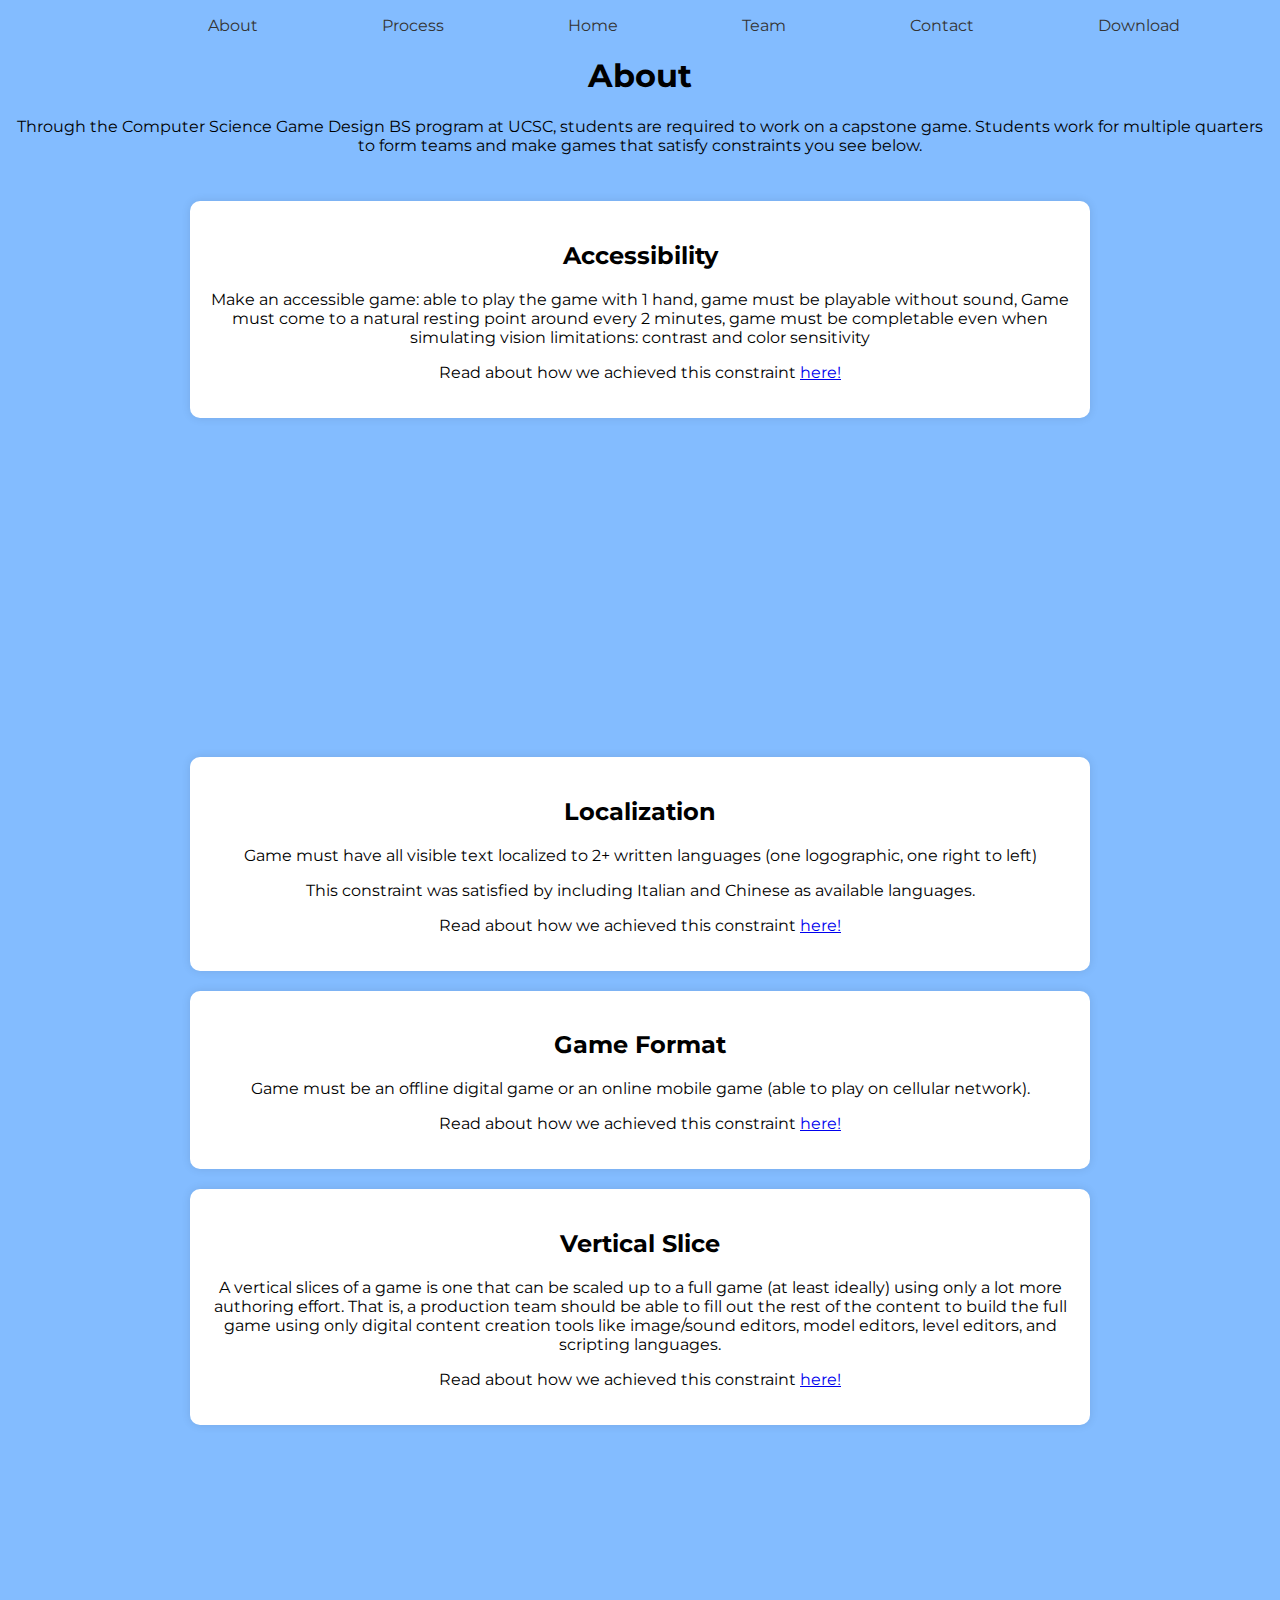
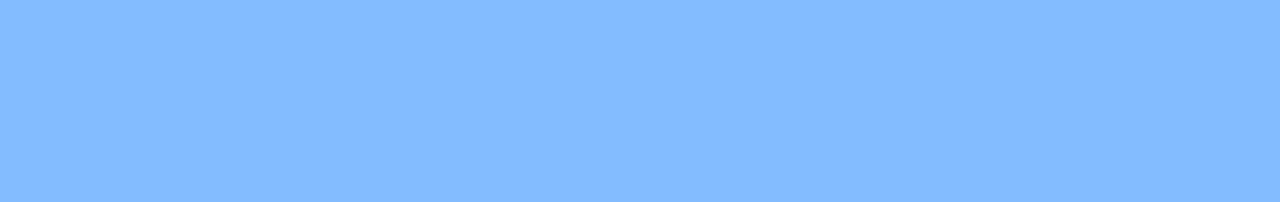
==== about.html @ 26117deb "second video" ====
<!DOCTYPE html>
<html lang="en">
<head>
    <meta charset="UTF-8">
    <meta name="viewport" content="width=device-width, initial-scale=1.0">
    <link rel="icon" type="image/png" href="images/icon.png" sizes="96x96">
    <title>About</title>
    <link rel="stylesheet" type="text/css" href="style.css">
</head>
<body>
    <header>
        <nav>
          <ul>
              <div class="links">
              <!-- Navbar links -->
            <a href="about.html">About</a>
            <a href="process.html">Process</a>
            <a href="index.html">Home</a>
            <a href="team.html">Team</a>
            <a href="contact.html">Contact</a>
            <a href="download.html">Download</a>
              </div>
              </ul>
        </nav>
      </header>
      <h1>About</h1>
      <p>Through the Computer Science Game Design BS program at UCSC, students are required to work on a capstone game. Students work for multiple quarters to form teams and make games that satisfy constraints you see below.</p>
      <div class="container">

  <div class="constraints">
    <h2>Accessibility</h2>
    <p>Make an accessible game: able to play the game with 1 hand, game must be playable without sound, Game must come to a natural resting point around every 2 minutes, game must be completable even when simulating vision limitations: contrast and color sensitivity</p>
    <p>Read about how we achieved this constraint <a href=" https://docs.google.com/document/d/1yjb3Y5WEtGgZLsUVbOConb94OTHam4ZBxNHdPmWJyOE/edit?usp=sharing" target="_blank">here!</a></p>
   
</div>



<iframe width="560" height="315" src="https://www.youtube.com/embed/0AM4CZmkuYw" frameborder="0" allowfullscreen></iframe>

<div class="constraints">
  <h2>Localization</h2>
  <p>Game must have all visible text localized to 2+ written languages (one logographic, one right to left)</p>
  <p> This constraint was satisfied by including Italian and Chinese as available languages.</p>
  <p>Read about how we achieved this constraint  <a href="https://docs.google.com/document/d/1FxBF_hN4BYr57TawGAh_2P88y5Yw5zUEe_b9sNxm6i4/edit?usp=sharing" target="_blank">here!</a></p>
</div>

<!-- <img class="localization" src="assets/italian_menu.png" alt="Italian">
<img class="localization" src="assets/chinese_menu.png" alt="Chinese"> -->



<div class="constraints">
  <h2>Game Format</h2>
  <p>Game must be an offline digital game or an online mobile game (able to play on cellular network).</p>
  <p>Read about how we achieved this constraint  <a href=" https://docs.google.com/document/d/1yjb3Y5WEtGgZLsUVbOConb94OTHam4ZBxNHdPmWJyOE/edit?usp=sharing" target="_blank">here!</a></p>
</div>
<div class="constraints">
  <h2>Vertical Slice</h2>
  <p>A vertical slices of a game is one that can be scaled up to a full game (at least ideally) using only a lot more authoring effort. That is, a production team should be able to fill out the rest of the content to build the full game using only digital content creation tools like image/sound editors, model editors, level editors, and scripting languages.</p>
  <p>Read about how we achieved this constraint <a href=" https://docs.google.com/document/d/1N_1fq8J-CNcEQCOZjtexQHTca0iT_zm-W1P8gyeHrHk/edit?usp=sharing" target="_blank">here!</a></p>
</div>

        </div>

        <iframe width="560" height="315" src="https://www.youtube.com/embed/VL1gtPrf30Q" frameborder="0" allowfullscreen></iframe>
    
</body>
</html>
---- style.css ----
@import url('https://fonts.googleapis.com/css2?family=Montserrat&display=swap');
body {
    font-family: 'Montserrat', Regular;
    background-color: #83BCFF;
    background-image: url("images/background.png");
    background-repeat: repeat;
    text-align: center;
}

.links {
    text-align: left;
    margin-left: 50px;

}
/* Style for each link */
.links a {
    padding: 10px; /* Add padding for space around each link */
    margin-left: 100px; /* Add margin right for space between each link horizontally */
    text-decoration: none; /* Remove underline */
    transition: none; /* Remove transition animation */
    color: #333; /* Set text color */
   
}

 /* Add hover effect */
 .links a:hover {
    text-decoration: none; /* Remove underline */
    background-color: transparent; /* Set background to transparent */
    color: #ae6161; /* Set text color */
}

/* Apply styles to links with the class "game-link" */
.game-link {
  display: inline-block; /* Make the link behave like a block-level element */
  padding: 10px 20px; /* Add padding for spacing */
  background-color: #007bff; /* Set background color */
  color: #fff; /* Set text color */
  text-decoration: none; /* Remove underline */
  border: 2px solid #007bff; /* Add border */
  border-radius: 5px; /* Add rounded corners */
  transition: background-color 0.3s, color 0.3s, border-color 0.3s; /* Add transition for smoother hover effect */
  position: relative;
  top: 60px; 
  
}

 /* Add hover effect */
 .game-link:hover {
  background-color: #0056b3; /* Change background color on hover */
  border-color: #0056b3; /* Change border color on hover */
}
.container {
  max-width: 900px;
  width: 80%;
  margin: 0 auto;
  padding: 30px;
}

.constraints {
  background-color: #fff;
  border-radius: 10px;
  box-shadow: 0 0 10px rgba(0, 0, 0, 0.1);
  padding: 20px;
  margin-bottom: 20px;
}
 


.team-member {
  background-color: #fff;
  border-radius: 10px;
  box-shadow: 0 0 10px rgba(0, 0, 0, 0.1);
  padding: 20px;
  margin-bottom: 20px;
}

.localization {
  width: 300px; /* Set the width of the images */
  height: auto; /* Automatically adjust the height to maintain aspect ratio */

}


.row {
    display: flex;
    
  }
  
  .column {
    flex: 33.33%;
    padding: 5px;
  }

.text {
    text-align: center;
    margin-top: 5%;
    margin-left: 5%;
}
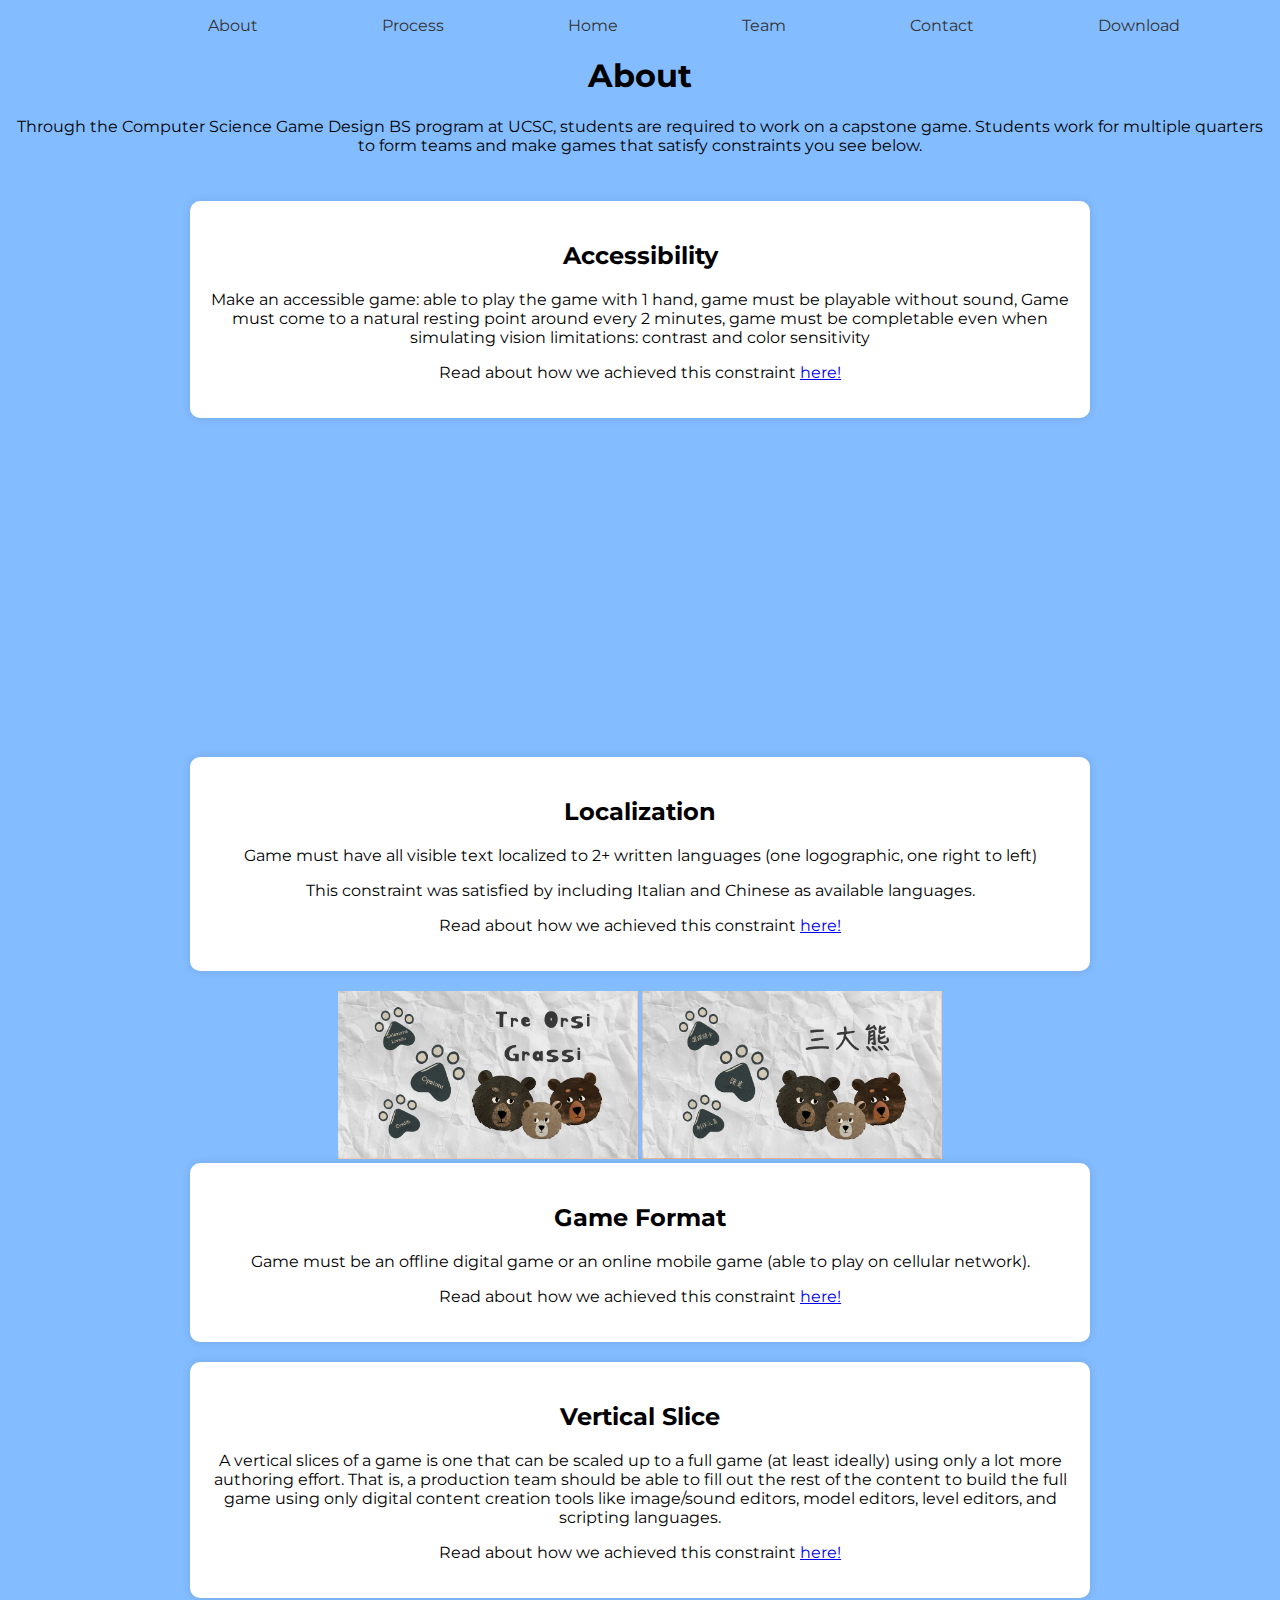
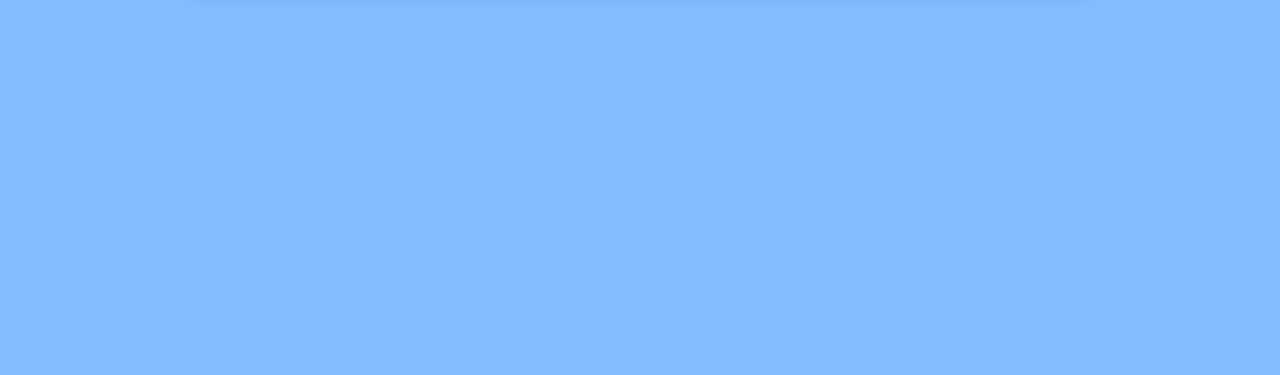
==== commit b864be2c: "adding language pictures" ====
--- a/about.html
+++ b/about.html
@@ -45,8 +45,8 @@
   <p>Read about how we achieved this constraint  <a href="https://docs.google.com/document/d/1FxBF_hN4BYr57TawGAh_2P88y5Yw5zUEe_b9sNxm6i4/edit?usp=sharing" target="_blank">here!</a></p>
 </div>
 
-<!-- <img class="localization" src="assets/italian_menu.png" alt="Italian">
-<img class="localization" src="assets/chinese_menu.png" alt="Chinese"> -->
+<img class="localization" src="assets/italian_menu.png" alt="Italian">
+<img class="localization" src="assets/chinese_menu.png" alt="Chinese">
 
 
 
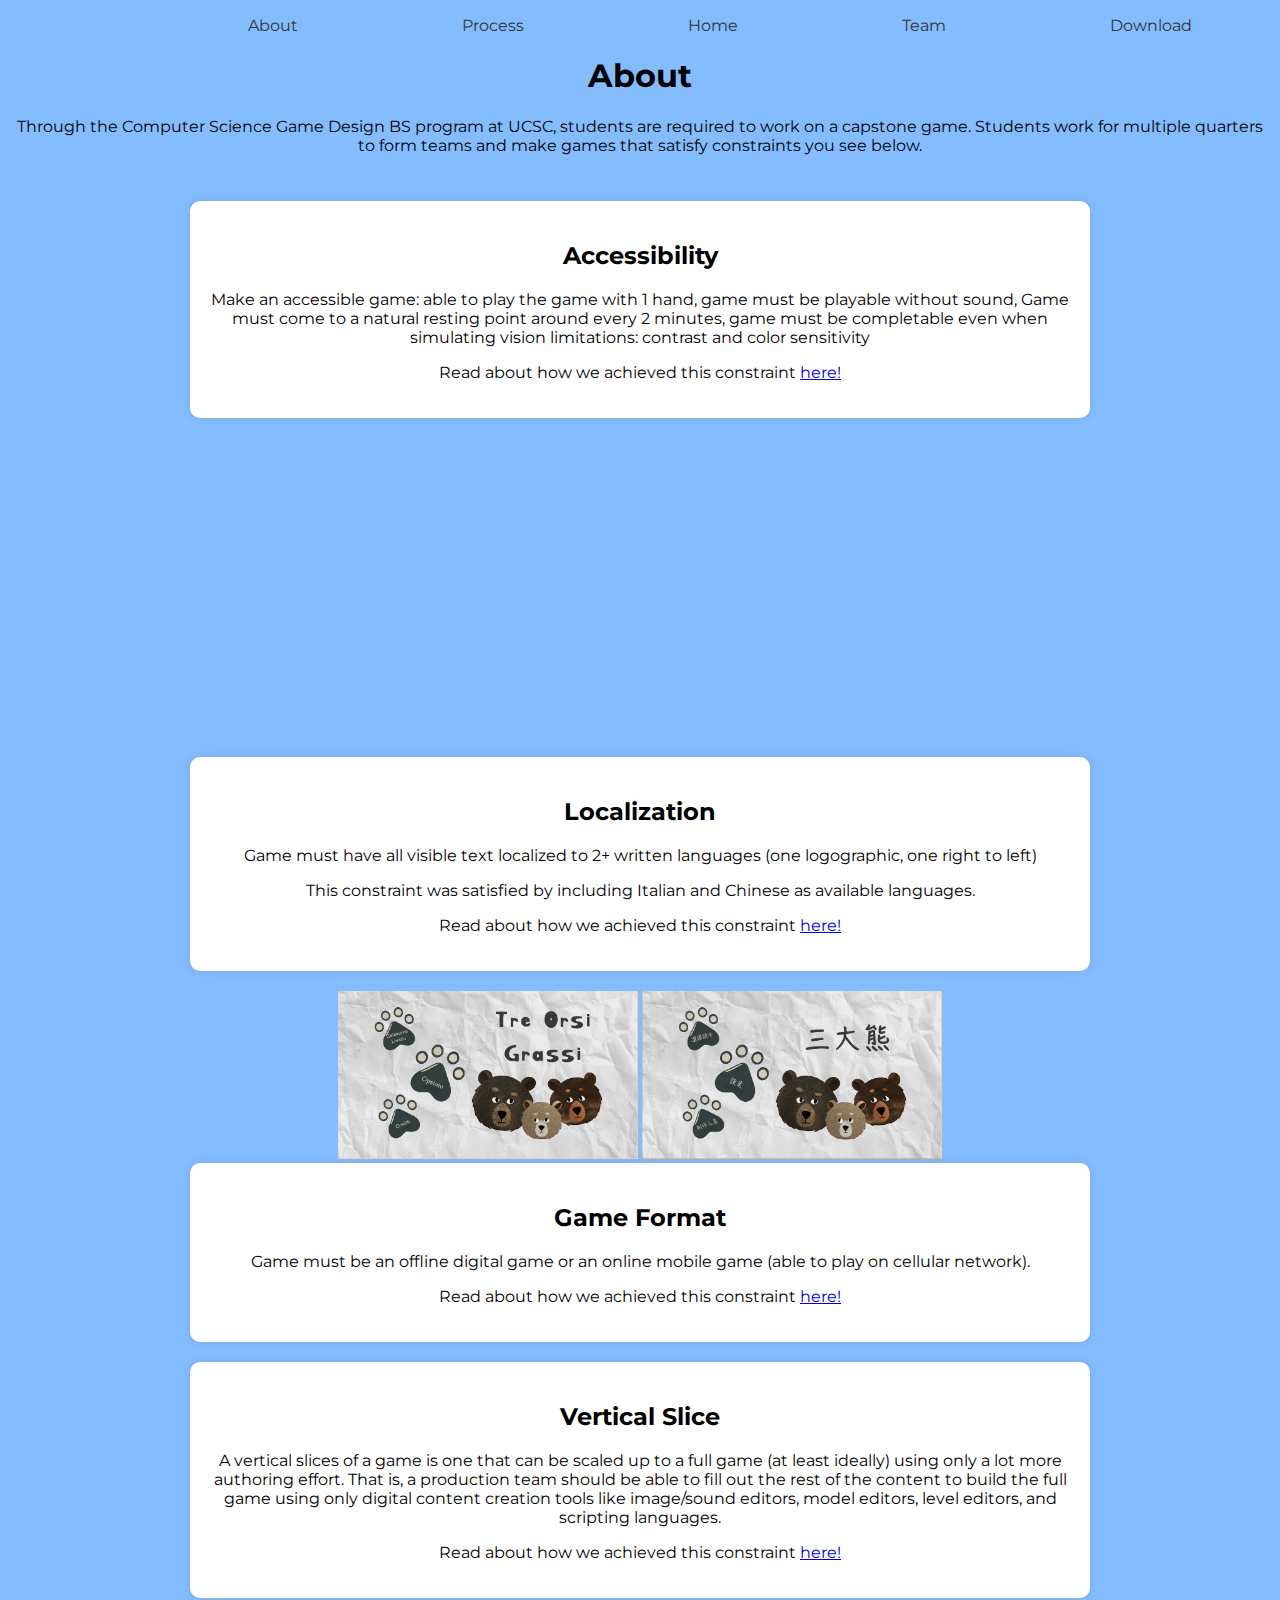
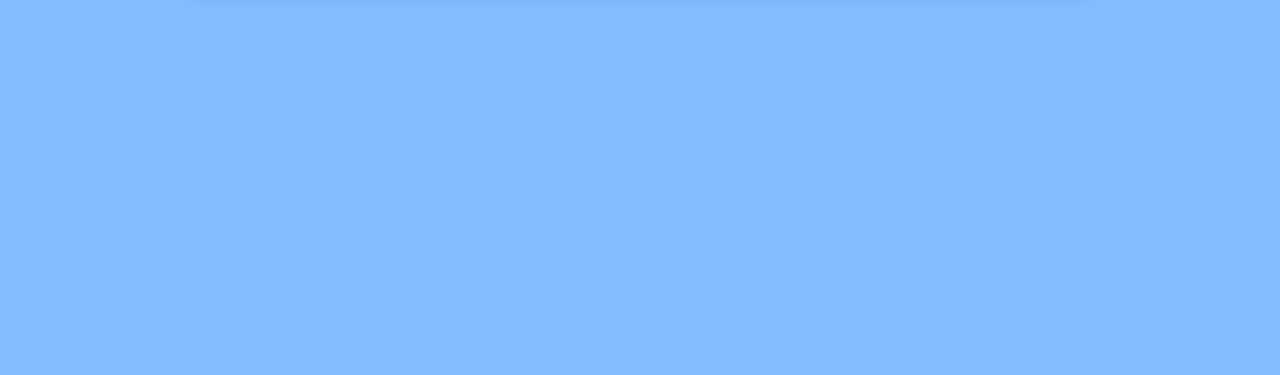
==== commit 2bcb66e4: "adding videos/deleted contacts page" ====
--- a/about.html
+++ b/about.html
@@ -17,7 +17,6 @@
             <a href="process.html">Process</a>
             <a href="index.html">Home</a>
             <a href="team.html">Team</a>
-            <a href="contact.html">Contact</a>
             <a href="download.html">Download</a>
               </div>
               </ul>
--- a/style.css
+++ b/style.css
@@ -15,7 +15,7 @@
 /* Style for each link */
 .links a {
     padding: 10px; /* Add padding for space around each link */
-    margin-left: 100px; /* Add margin right for space between each link horizontally */
+    margin-left: 140px; /* Add margin right for space between each link horizontally */
     text-decoration: none; /* Remove underline */
     transition: none; /* Remove transition animation */
     color: #333; /* Set text color */
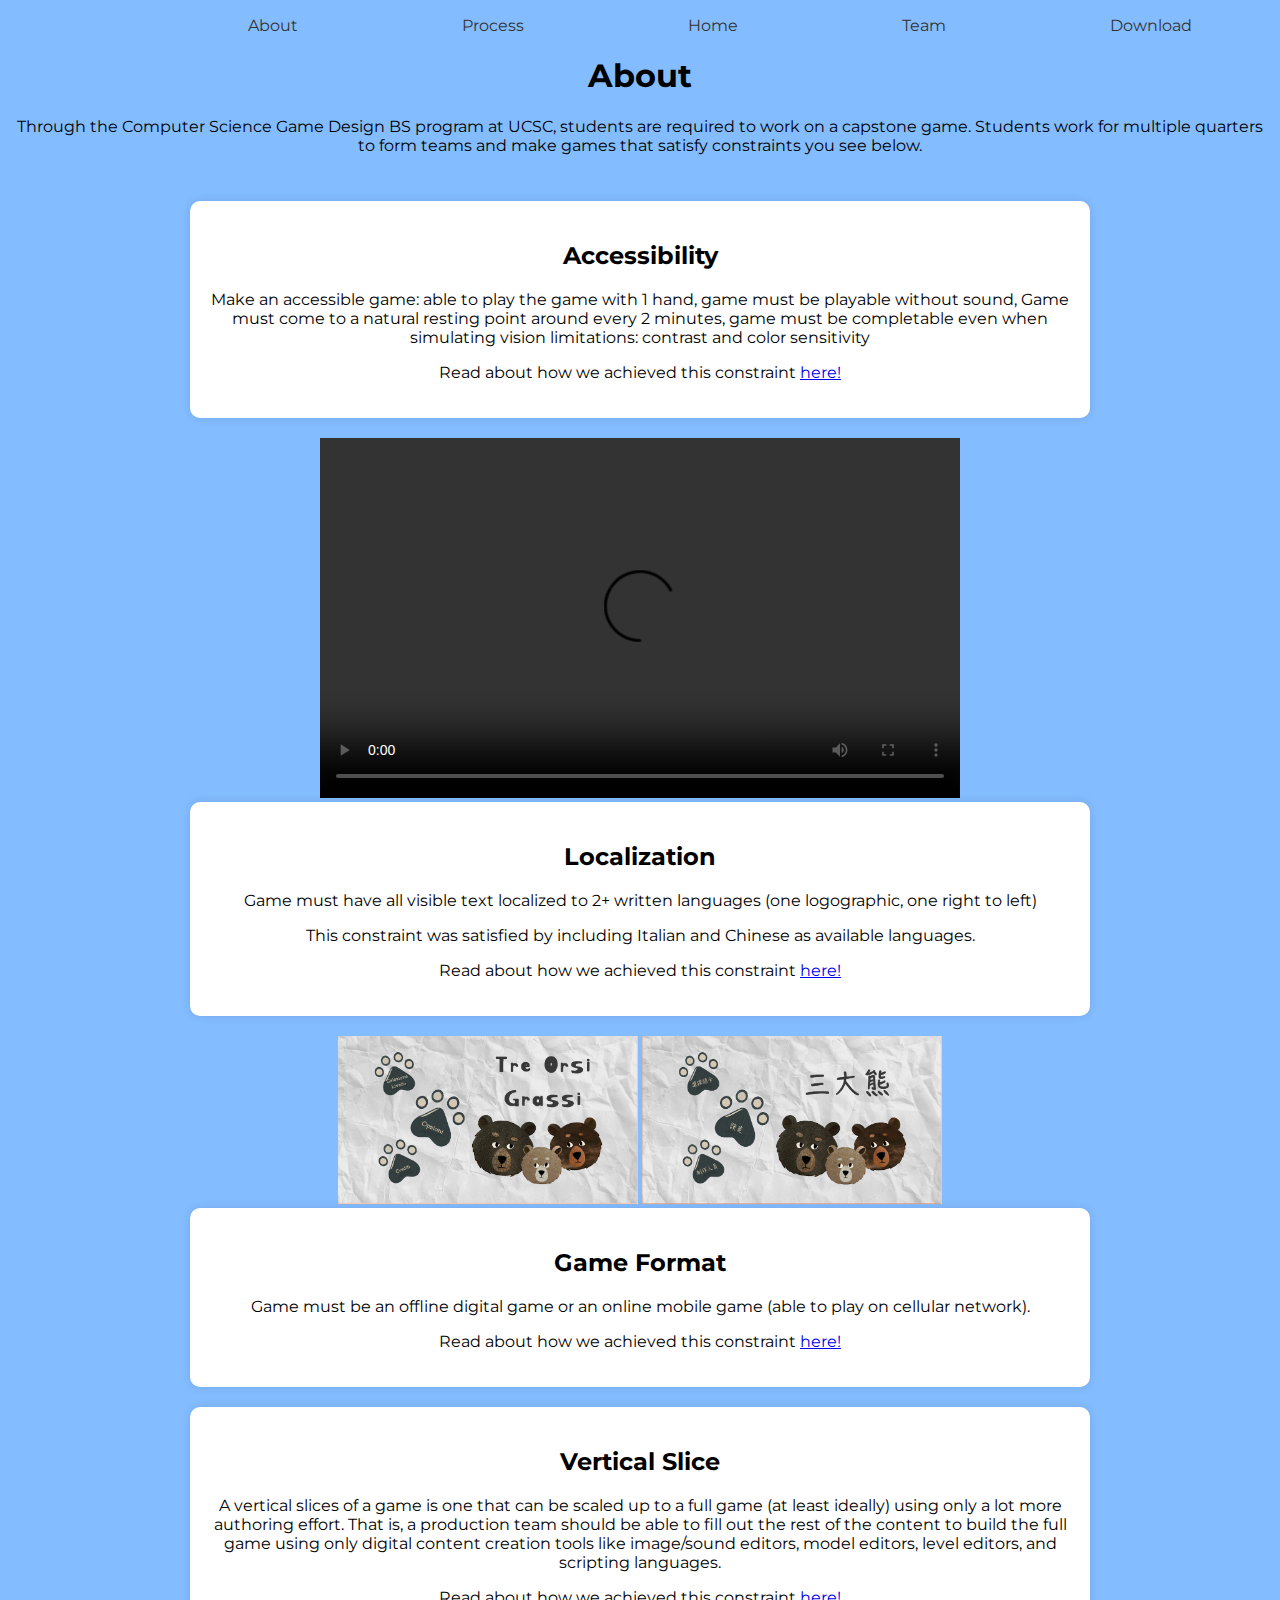
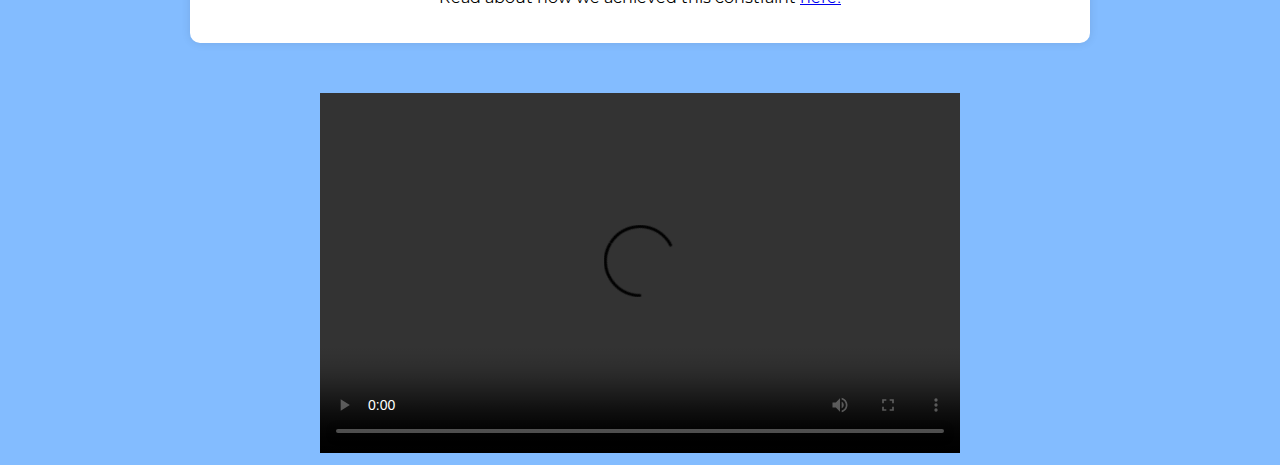
==== commit 5da6d230: "implemented videos" ====
--- a/about.html
+++ b/about.html
@@ -35,7 +35,10 @@
 
 
 
-<iframe width="560" height="315" src="https://www.youtube.com/embed/0AM4CZmkuYw" frameborder="0" allowfullscreen></iframe>
+<video width="640" height="360" controls>
+  <source src="assets/Movie_009.mp4" type="video/mp4">
+  Your browser does not support the video tag.
+</video>
 
 <div class="constraints">
   <h2>Localization</h2>
@@ -62,7 +65,10 @@
 
         </div>
 
-        <iframe width="560" height="315" src="https://www.youtube.com/embed/VL1gtPrf30Q" frameborder="0" allowfullscreen></iframe>
+        <video width="640" height="360" controls>
+          <source src="assets/Movie_013.mp4" type="video/mp4">
+          Your browser does not support the video tag.
+        </video>
     
 </body>
 </html>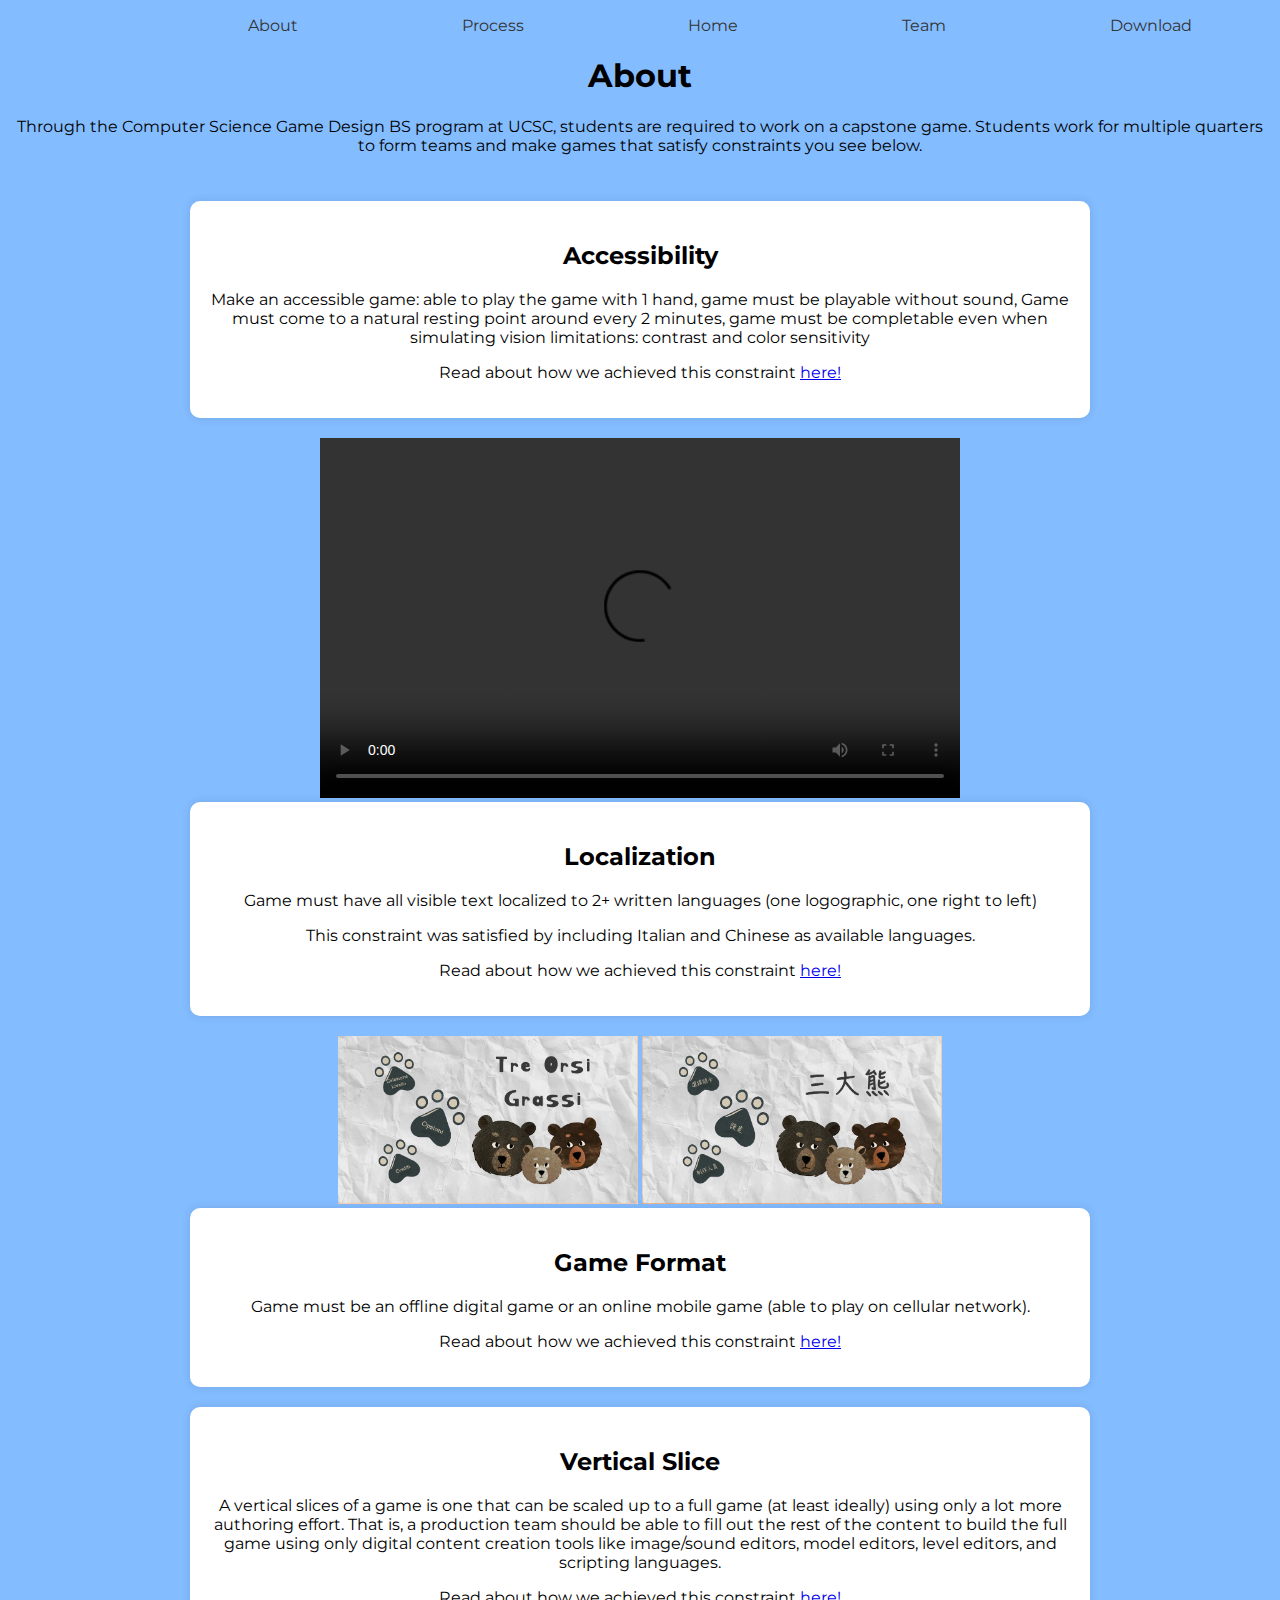
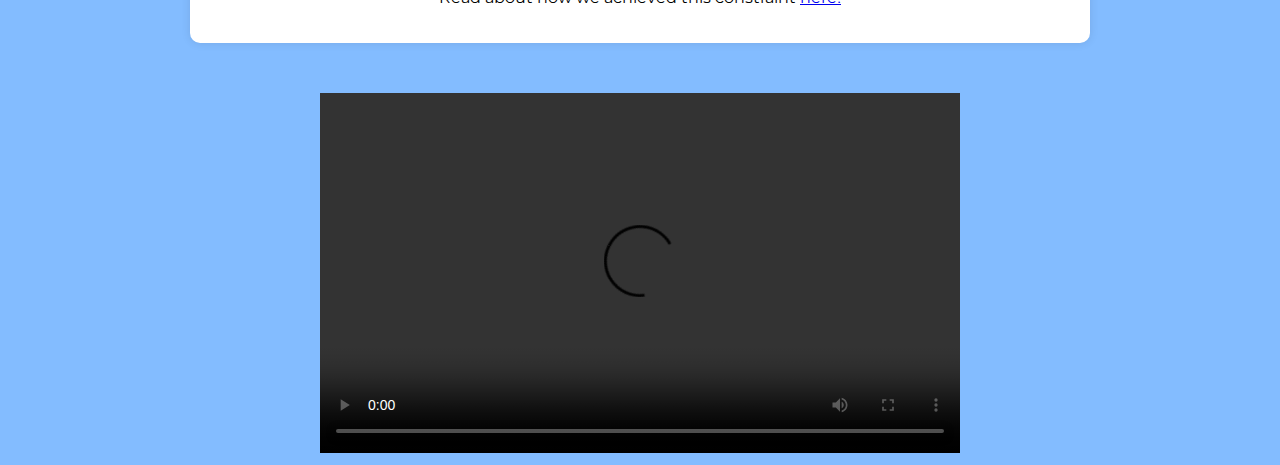
==== commit 62f258f4: "test" ====
--- a/about.html
+++ b/about.html
@@ -36,7 +36,7 @@
 
 
 <video width="640" height="360" controls>
-  <source src="assets/Movie_009.mp4" type="video/mp4">
+  <source src="https://github.com/SpaceDoddyssey/3BulkyBearsArchivalWebsite/raw/master/assets/Movie_009.mp4?download=.mp4" type="video/mp4">
   Your browser does not support the video tag.
 </video>
 
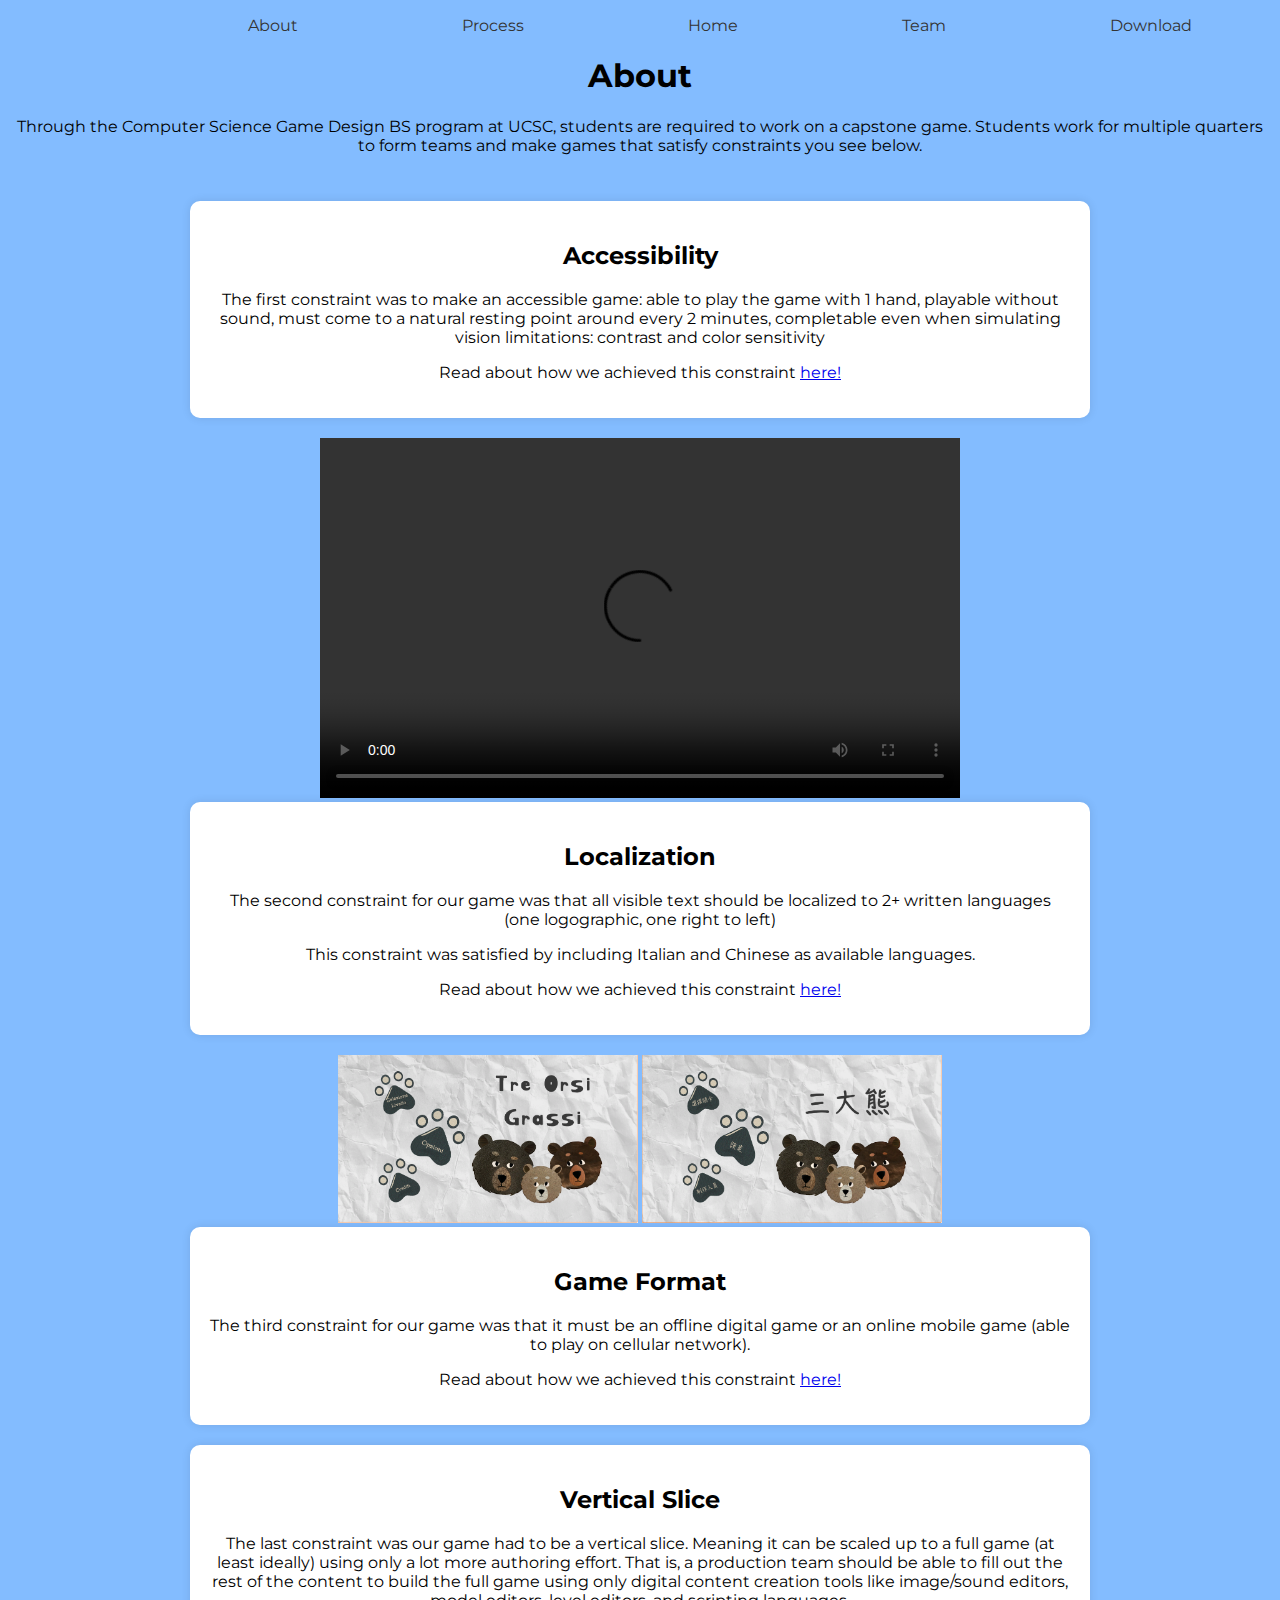
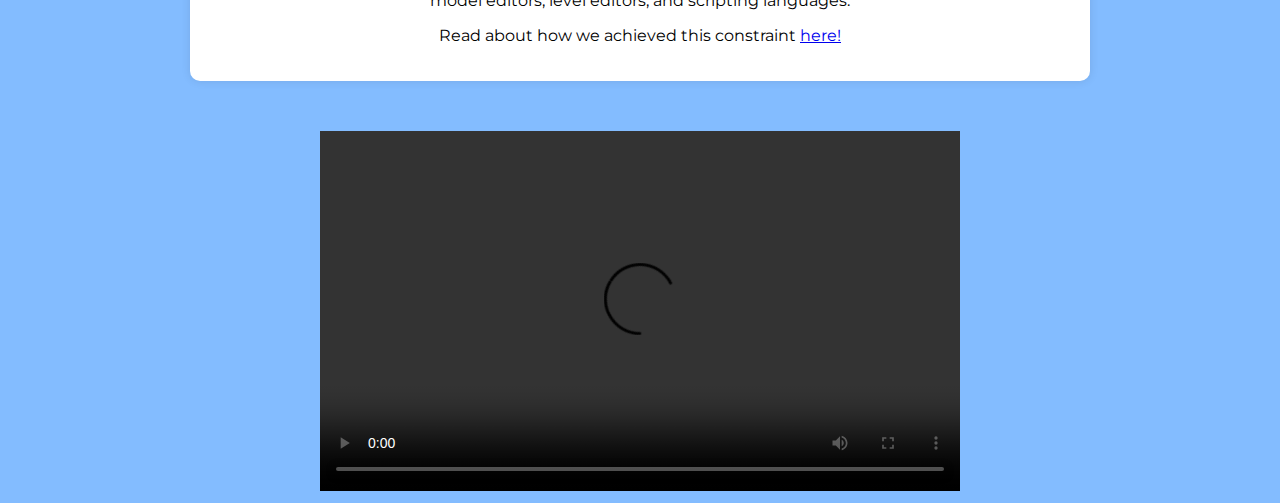
==== commit 95020508: "added rest of videos" ====
--- a/about.html
+++ b/about.html
@@ -28,7 +28,7 @@
 
   <div class="constraints">
     <h2>Accessibility</h2>
-    <p>Make an accessible game: able to play the game with 1 hand, game must be playable without sound, Game must come to a natural resting point around every 2 minutes, game must be completable even when simulating vision limitations: contrast and color sensitivity</p>
+    <p> The first constraint was to make an accessible game: able to play the game with 1 hand, playable without sound, must come to a natural resting point around every 2 minutes, completable even when simulating vision limitations: contrast and color sensitivity</p>
     <p>Read about how we achieved this constraint <a href=" https://docs.google.com/document/d/1yjb3Y5WEtGgZLsUVbOConb94OTHam4ZBxNHdPmWJyOE/edit?usp=sharing" target="_blank">here!</a></p>
    
 </div>
@@ -42,7 +42,7 @@
 
 <div class="constraints">
   <h2>Localization</h2>
-  <p>Game must have all visible text localized to 2+ written languages (one logographic, one right to left)</p>
+  <p>The second constraint for our game was that all visible text should be localized to 2+ written languages (one logographic, one right to left)</p>
   <p> This constraint was satisfied by including Italian and Chinese as available languages.</p>
   <p>Read about how we achieved this constraint  <a href="https://docs.google.com/document/d/1FxBF_hN4BYr57TawGAh_2P88y5Yw5zUEe_b9sNxm6i4/edit?usp=sharing" target="_blank">here!</a></p>
 </div>
@@ -54,19 +54,19 @@
 
 <div class="constraints">
   <h2>Game Format</h2>
-  <p>Game must be an offline digital game or an online mobile game (able to play on cellular network).</p>
+  <p>The third constraint for our game was that it must be an offline digital game or an online mobile game (able to play on cellular network).</p>
   <p>Read about how we achieved this constraint  <a href=" https://docs.google.com/document/d/1yjb3Y5WEtGgZLsUVbOConb94OTHam4ZBxNHdPmWJyOE/edit?usp=sharing" target="_blank">here!</a></p>
 </div>
 <div class="constraints">
   <h2>Vertical Slice</h2>
-  <p>A vertical slices of a game is one that can be scaled up to a full game (at least ideally) using only a lot more authoring effort. That is, a production team should be able to fill out the rest of the content to build the full game using only digital content creation tools like image/sound editors, model editors, level editors, and scripting languages.</p>
+  <p>The last constraint was our game had to be a vertical slice. Meaning it can be scaled up to a full game (at least ideally) using only a lot more authoring effort. That is, a production team should be able to fill out the rest of the content to build the full game using only digital content creation tools like image/sound editors, model editors, level editors, and scripting languages.</p>
   <p>Read about how we achieved this constraint <a href=" https://docs.google.com/document/d/1N_1fq8J-CNcEQCOZjtexQHTca0iT_zm-W1P8gyeHrHk/edit?usp=sharing" target="_blank">here!</a></p>
 </div>
 
         </div>
 
         <video width="640" height="360" controls>
-          <source src="assets/Movie_013.mp4" type="video/mp4">
+          <source src="https://github.com/SpaceDoddyssey/3BulkyBearsArchivalWebsite/edit/master/assets/Movie_013.mp4" type="video/mp4">
           Your browser does not support the video tag.
         </video>
     
